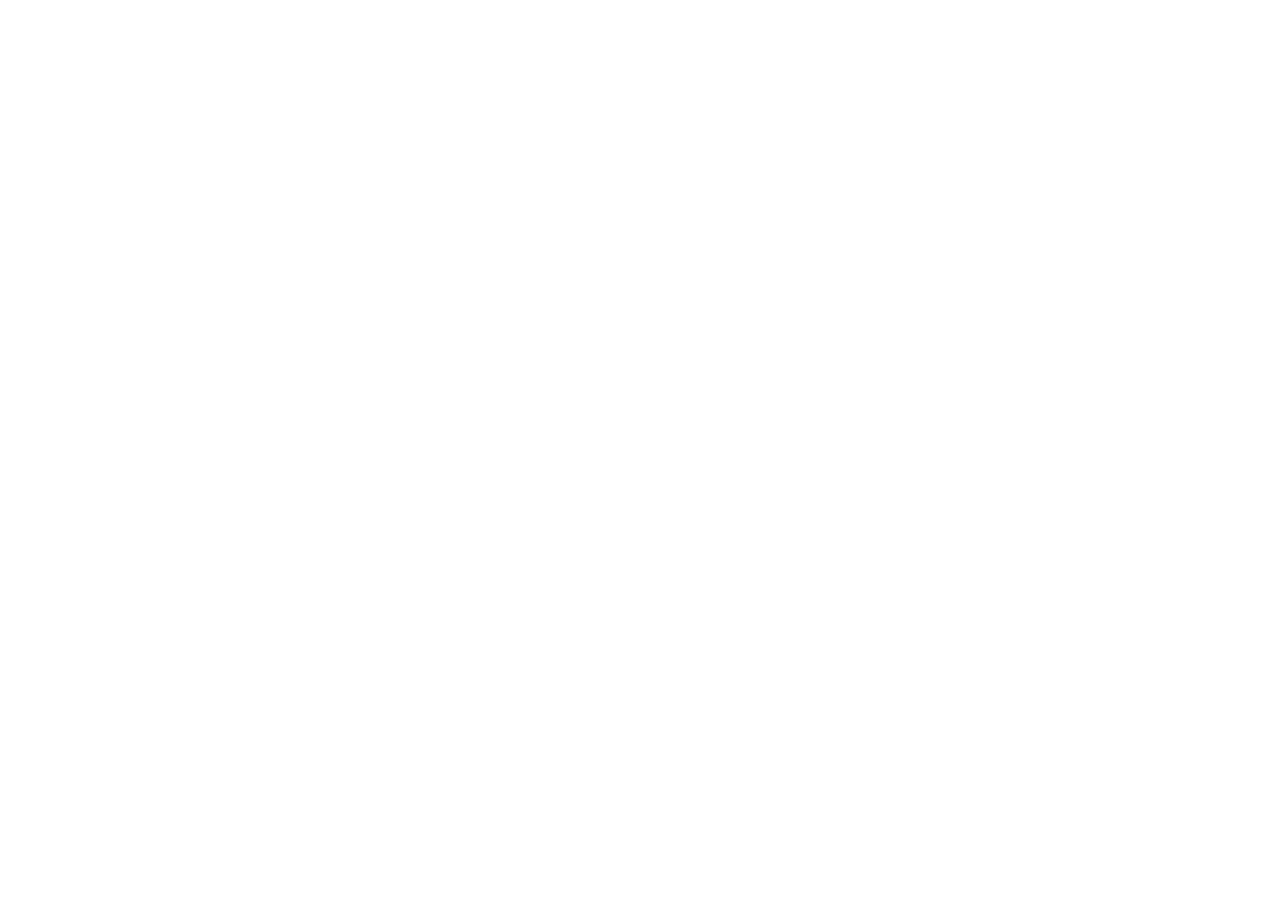
==== homework2/index.html @ 0ce852f6 "Homework2: Initial commit" ====
<!DOCTYPE html>
<html lang="en">
<head>
    <meta charset="UTF-8">
    <meta name="viewport" content="width=device-width, initial-scale=1.0">
    <title>Document</title>
    <link rel="stylesheet" href="style.css">
    <script src="index.js" defer></script>
</head>
<body>
    
</body>
</html>
---- homework2/style.css ----
/*# sourceMappingURL=style.css.map */
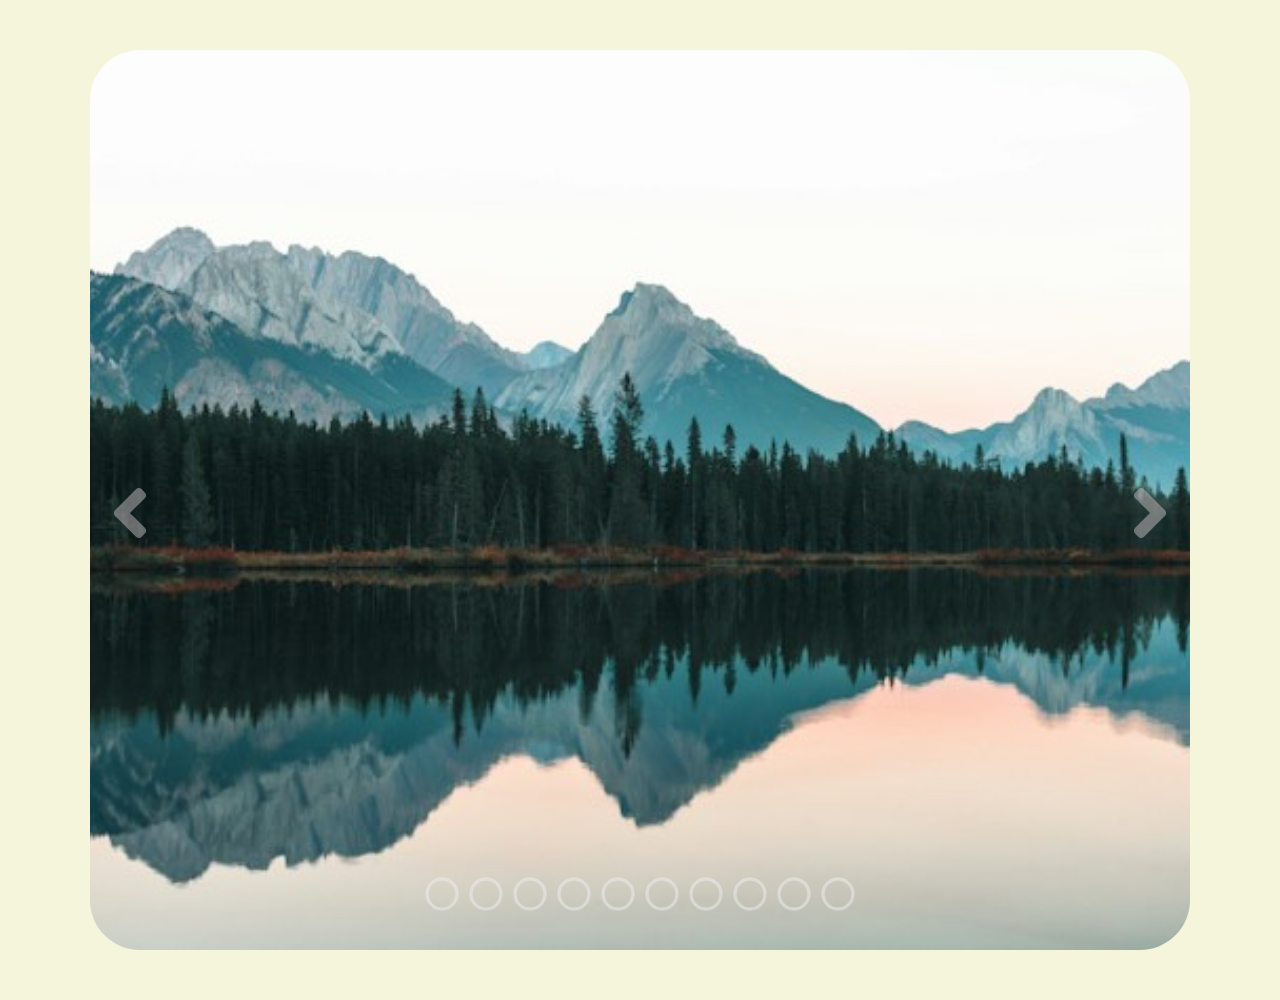
==== commit 2a06a5c3: "slider filled and styled" ====
--- a/homework2/index.html
+++ b/homework2/index.html
@@ -8,6 +8,30 @@
     <script src="index.js" defer></script>
 </head>
 <body>
-    
+    <div class="content center">
+        <div class="slider">
+            <div class="slider__item">
+                <img 
+                class="slider__img" src="img/1.jpg" alt="slide">
+            </div>
+            <div class="slider__toolpad">
+                <svg 
+                class="slider__arrow slider__arrow_left"
+                fill="#000000" width="80px" height="80px" viewBox="-128 0 512 512" xmlns="http://www.w3.org/2000/svg"><path d="M31.7 239l136-136c9.4-9.4 24.6-9.4 33.9 0l22.6 22.6c9.4 9.4 9.4 24.6 0 33.9L127.9 256l96.4 96.4c9.4 9.4 9.4 24.6 0 33.9L201.7 409c-9.4 9.4-24.6 9.4-33.9 0l-136-136c-9.5-9.4-9.5-24.6-.1-34z"/></svg>
+                <svg 
+                class="slider__arrow slider__arrow_right"
+                fill="#000000" width="80px" height="80px" viewBox="-128 0 512 512" xmlns="http://www.w3.org/2000/svg"><path d="M224.3 273l-136 136c-9.4 9.4-24.6 9.4-33.9 0l-22.6-22.6c-9.4-9.4-9.4-24.6 0-33.9l96.4-96.4-96.4-96.4c-9.4-9.4-9.4-24.6 0-33.9L54.3 103c9.4-9.4 24.6-9.4 33.9 0l136 136c9.5 9.4 9.5 24.6.1 34z"/></svg>
+                <div class="slider__pagination">
+                    <a href="#" class="slider__dot-link">
+                        <svg 
+                        class="slider__dot"
+                        width="40px" height="40px" viewBox="0 0 24 24" fill="none" xmlns="http://www.w3.org/2000/svg">
+                        <path d="M21 12C21 16.9706 16.9706 21 12 21C7.02944 21 3 16.9706 3 12C3 7.02944 7.02944 3 12 3C16.9706 3 21 7.02944 21 12Z" stroke="#000000" stroke-width="2" stroke-linecap="round" stroke-linejoin="round"/>
+                        </svg>
+                    </a>
+                </div>
+            </div>
+        </div>
+    </div>
 </body>
 </html>--- a/homework2/style.css
+++ b/homework2/style.css
@@ -1 +1,74 @@
-/*# sourceMappingURL=style.css.map */+* {
+  margin: 0;
+  padding: 0;
+}
+
+a {
+  text-decoration: none;
+}
+
+.center {
+  padding-left: calc(50% - 550px);
+  padding-right: calc(50% - 550px);
+}
+
+.content {
+  background-color: beige;
+  padding-top: 50px;
+  padding-bottom: 50px;
+}
+
+.slider {
+  position: relative;
+  height: 100vh;
+  overflow: hidden;
+}
+.slider__item {
+  display: absolute;
+}
+.slider__img {
+  width: 100%;
+  height: 100vh;
+  display: block;
+  -o-object-fit: cover;
+     object-fit: cover;
+  border-radius: 50px;
+}
+.slider__hidden {
+  visibility: hidden;
+}
+.slider__arrow {
+  position: absolute;
+  fill: rgb(196, 190, 190);
+  top: 47%;
+  z-index: 3;
+  opacity: 0.5;
+  transition: all 0.3s ease;
+}
+.slider__arrow:hover {
+  opacity: 1;
+}
+.slider__arrow:active {
+  fill: goldenrod;
+}
+.slider__arrow_right {
+  right: 0;
+}
+.slider__pagination {
+  position: absolute;
+  bottom: 10px;
+  left: 50%;
+  transform: translate(-50%, -50%);
+}
+.slider__dot-link:hover path {
+  opacity: 1;
+  stroke: #fff;
+}
+.slider__dot-link:active path {
+  stroke: goldenrod;
+}
+.slider__dot path {
+  stroke: #eee;
+  opacity: 0.5;
+  transition: all 0.3s ease;
+}/*# sourceMappingURL=style.css.map */